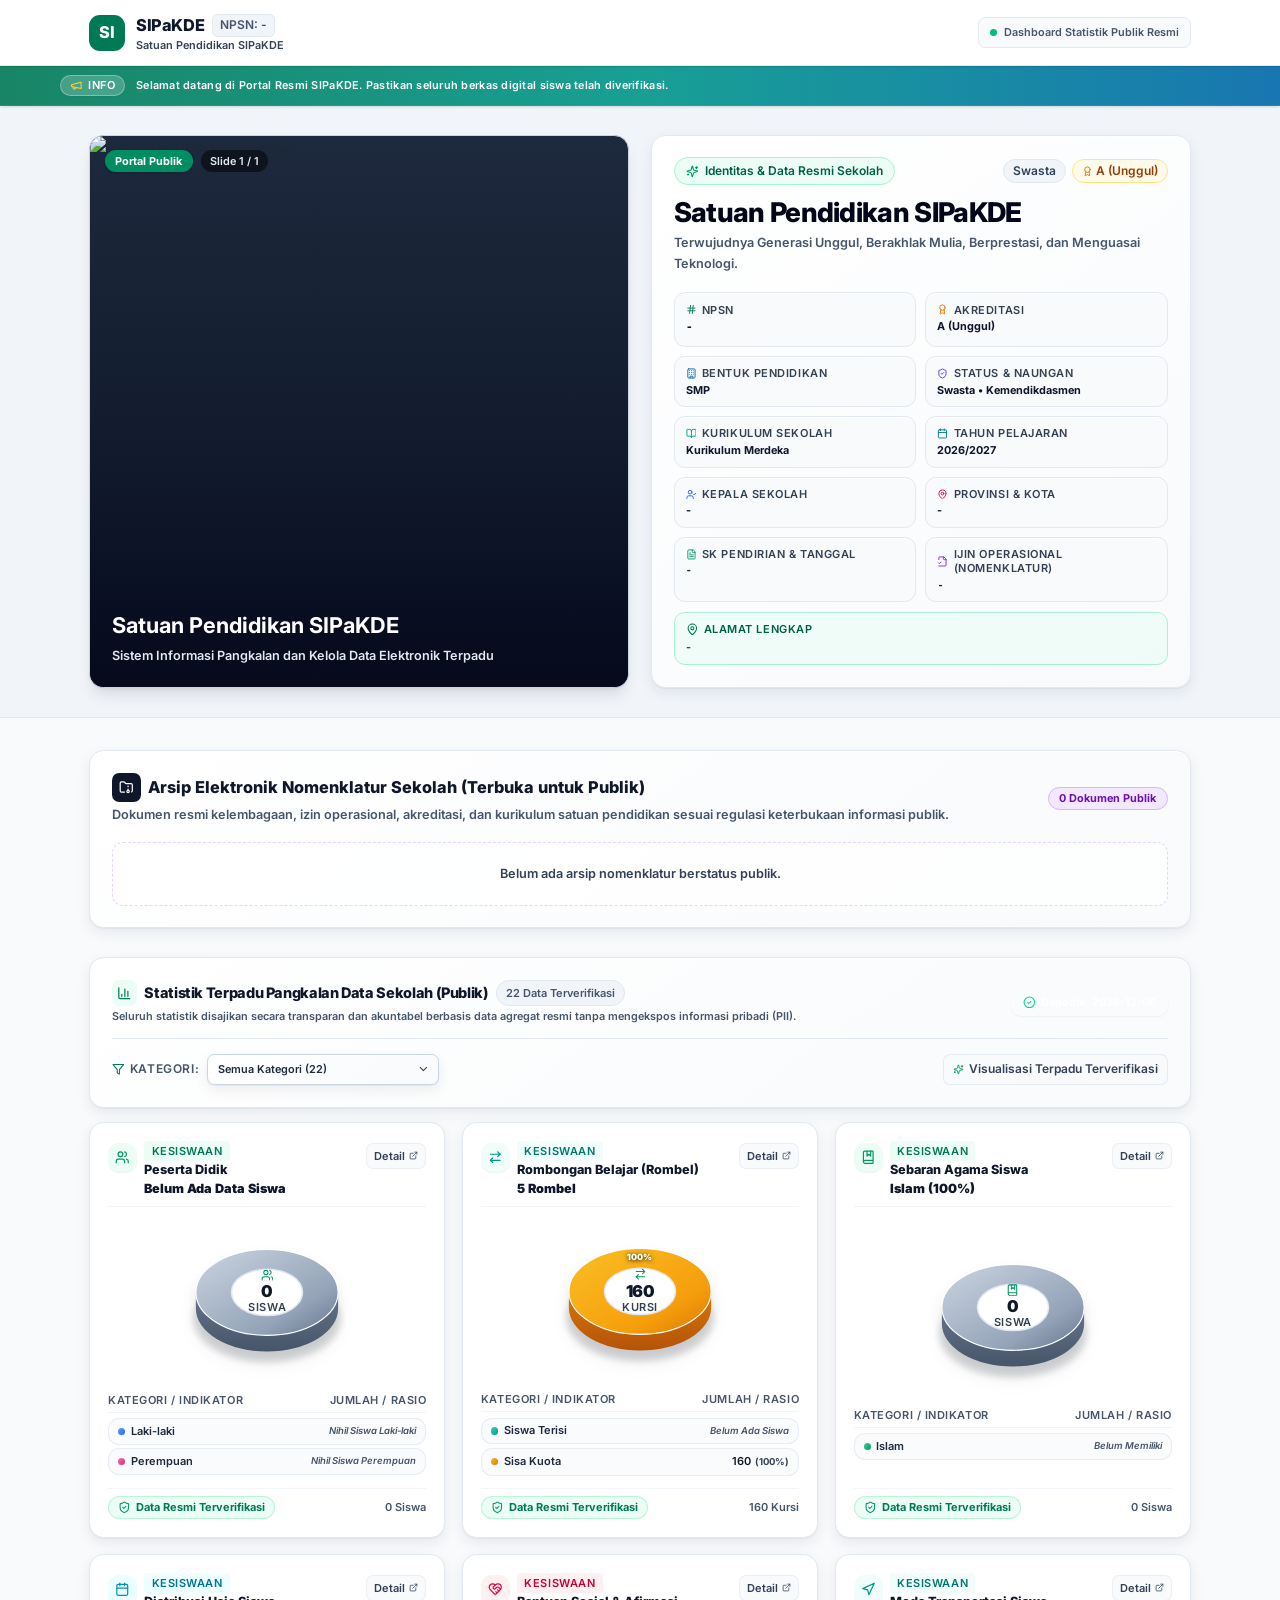
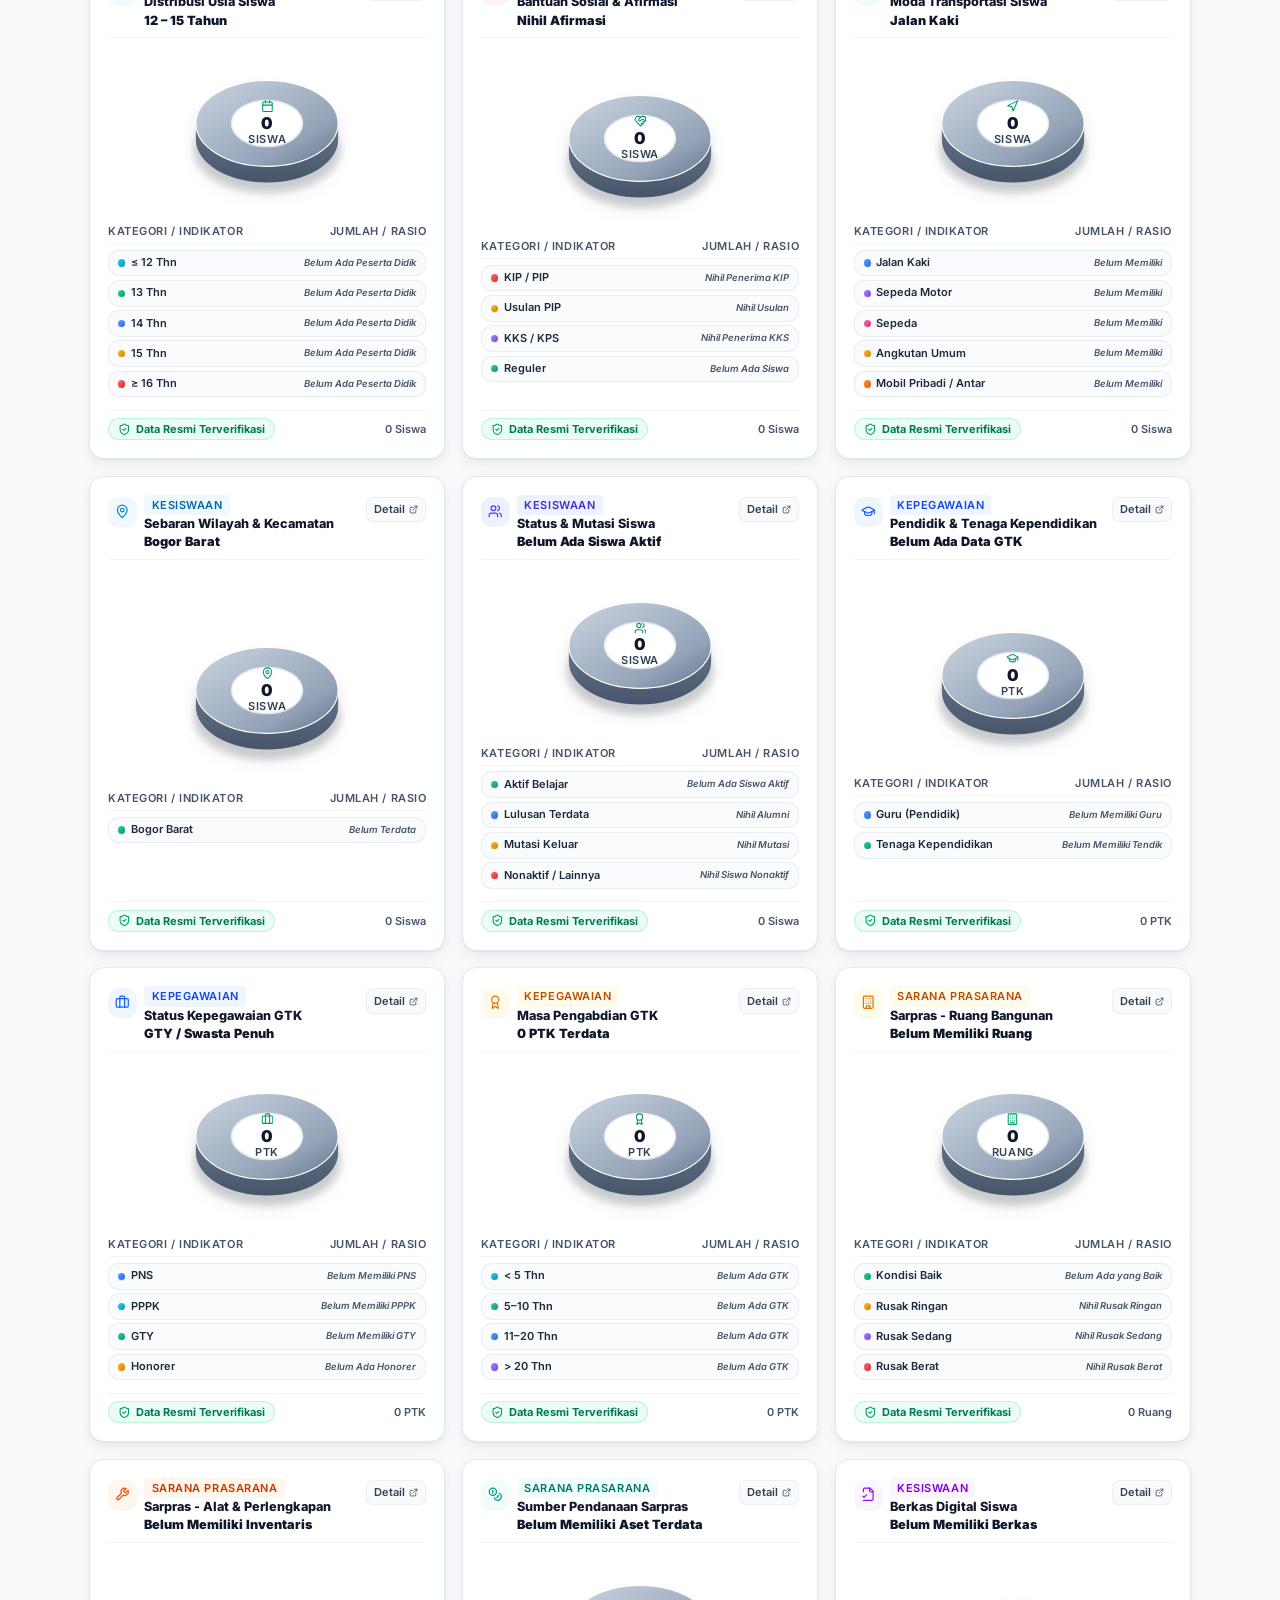
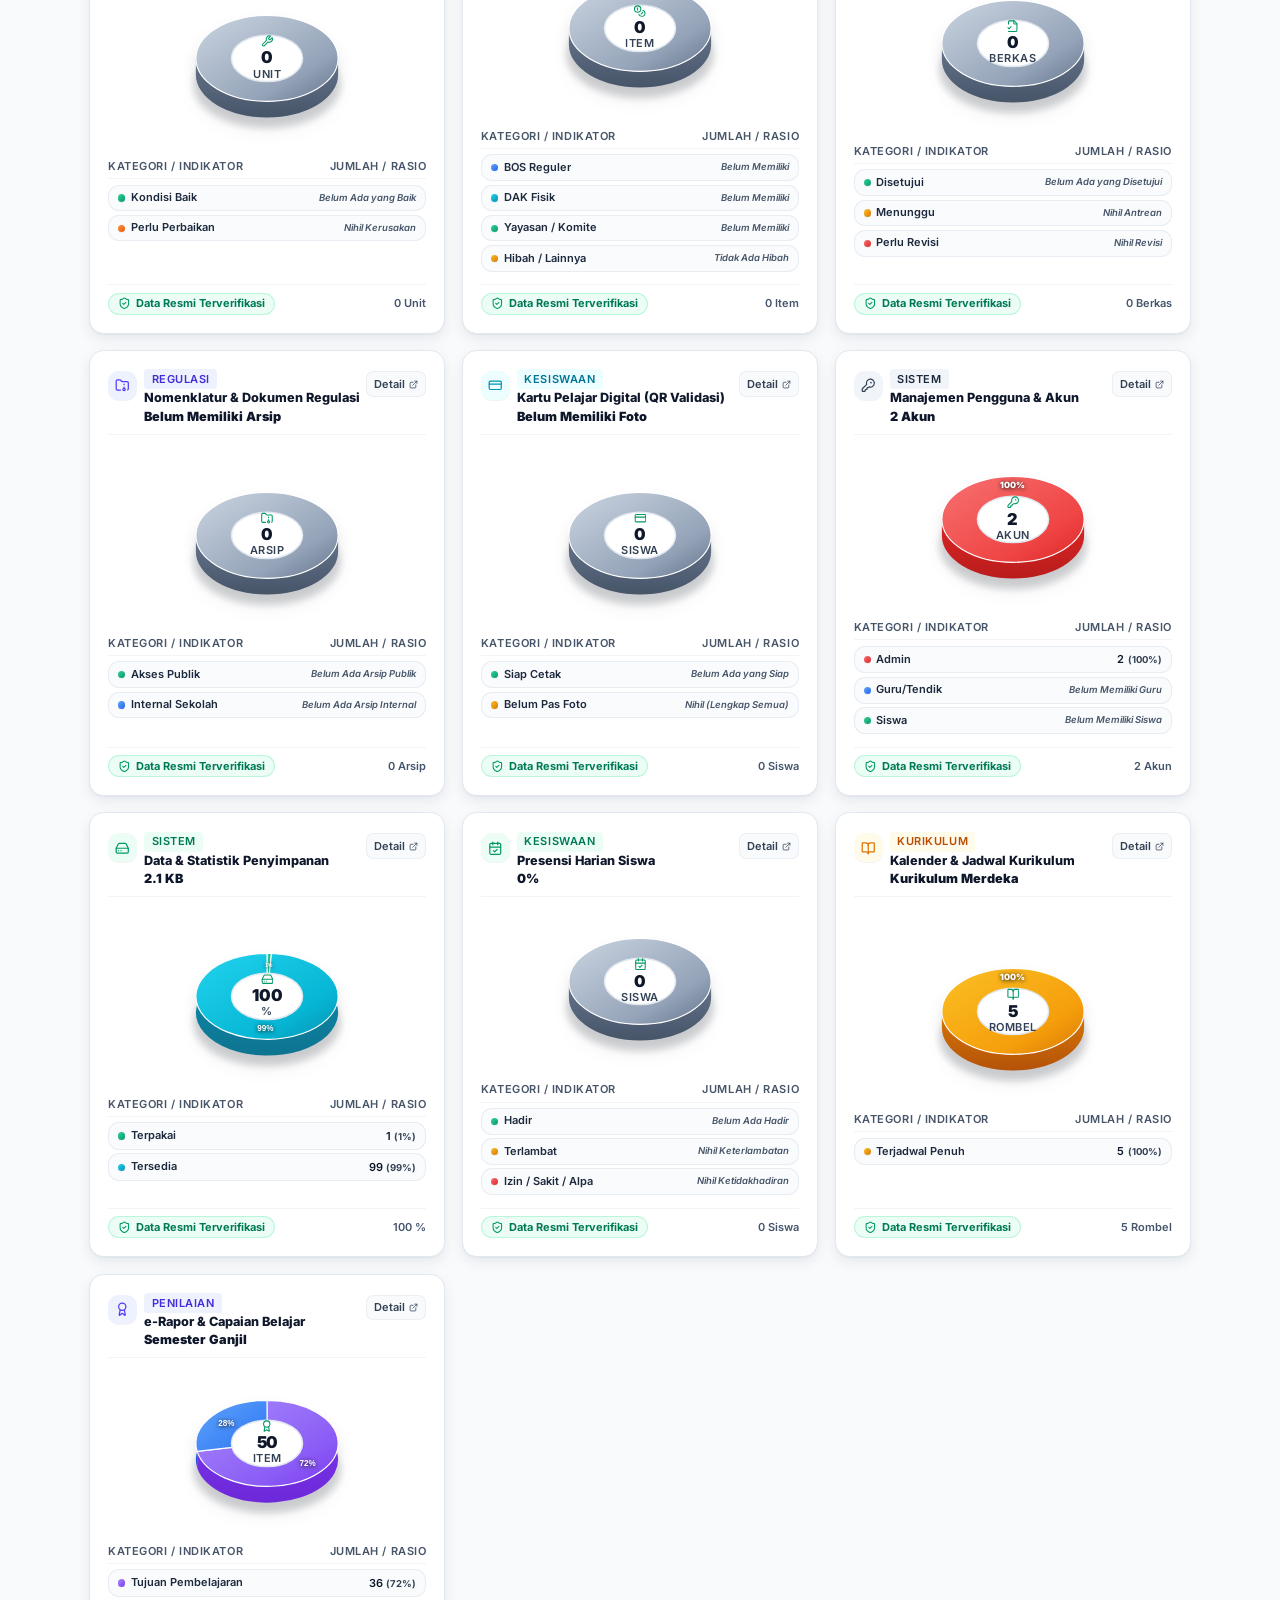
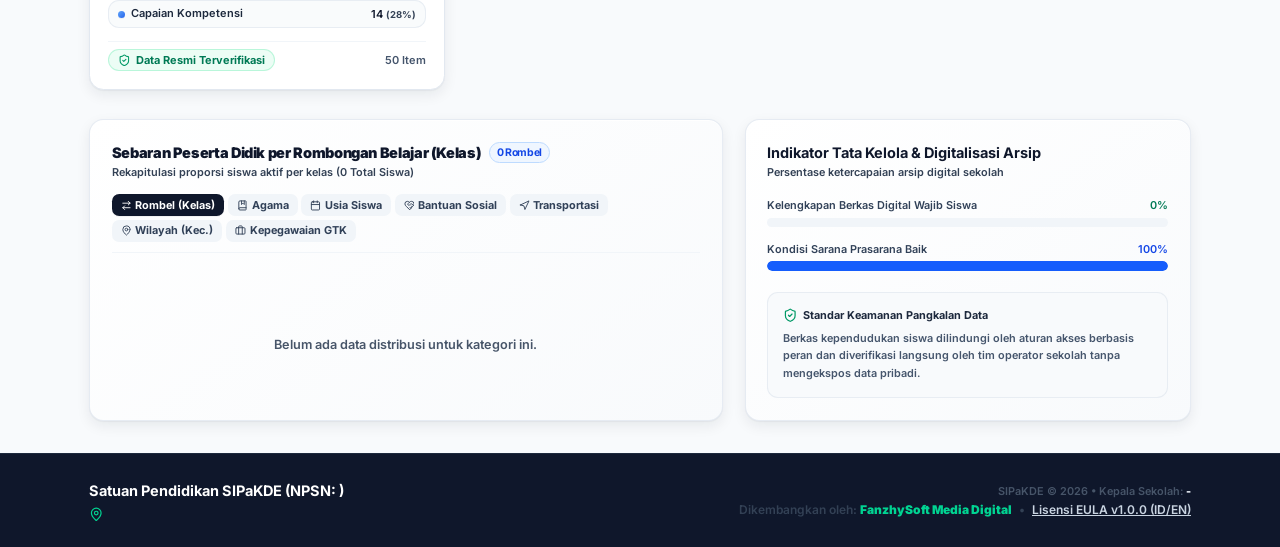
==== admin/index.html @ 1f81cbe5 "deploy: rilis produksi SIPaKDE ke GitHub Pages (2026-11-21T09:12:42.911Z)" ====
<!doctype html>
<html lang="id">
  <head>
    <meta charset="UTF-8" />
    <meta name="viewport" content="width=device-width, initial-scale=1.0" />
    <title>SIPaKDE - Sistem Informasi Pangkalan & Kelola Data Elektronik</title>
    <link rel="preconnect" href="https://fonts.googleapis.com">
    <link rel="preconnect" href="https://fonts.gstatic.com" crossorigin>
    <link href="https://fonts.googleapis.com/css2?family=Inter:wght@500;600;700;800;900&family=Plus+Jakarta+Sans:wght@500;600;700;800&display=swap" rel="stylesheet">
    <script type="module" crossorigin src="/assets/index-9GN5Nt71.js"></script>
    <link rel="modulepreload" crossorigin href="/assets/vendor-react-Dmh8BX8j.js">
    <link rel="modulepreload" crossorigin href="/assets/vendor-firebase-DL-Dt56E.js">
    <link rel="modulepreload" crossorigin href="/assets/vendor-icons-DaFmA_gc.js">
    <link rel="stylesheet" crossorigin href="/assets/index-DhqHWlbW.css">
  </head>
  <body class="bg-slate-50 text-slate-900 font-medium selection:bg-emerald-600 selection:text-white">
    <div id="root"></div>
  </body>
</html>
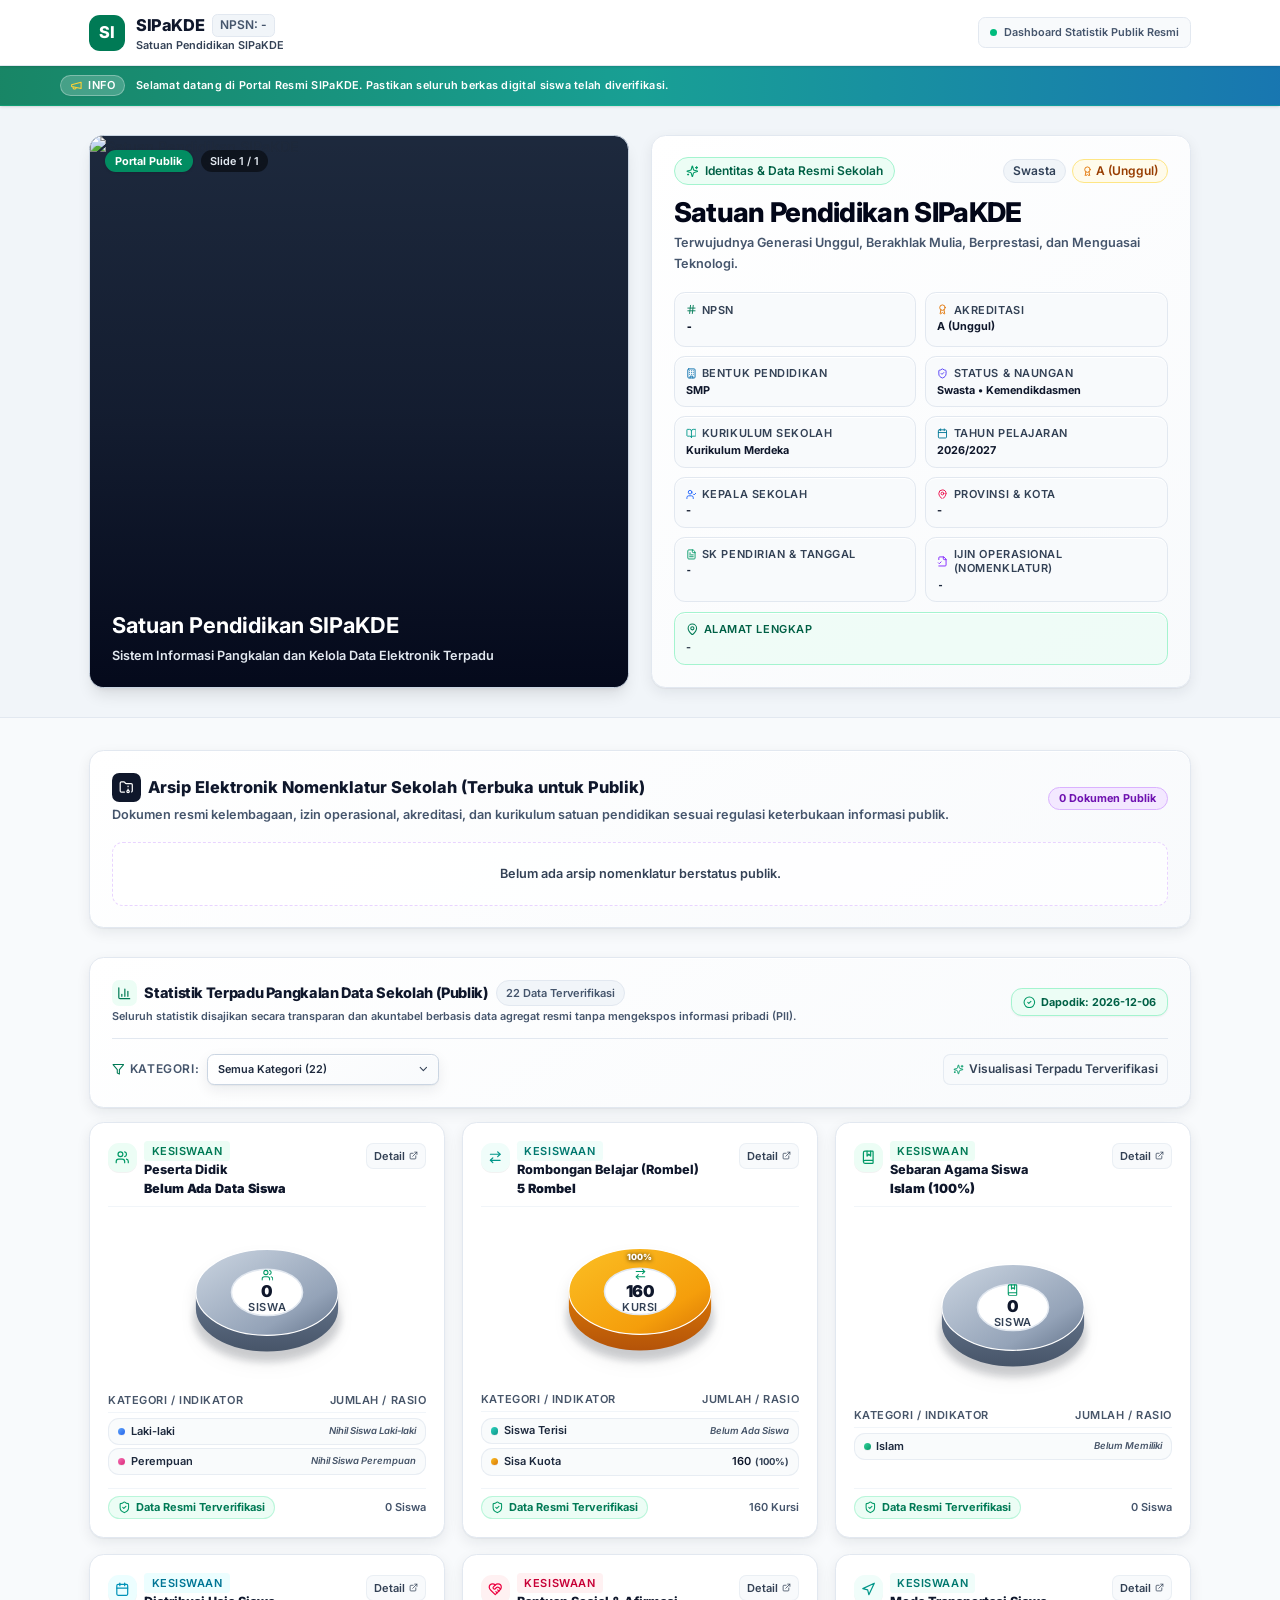
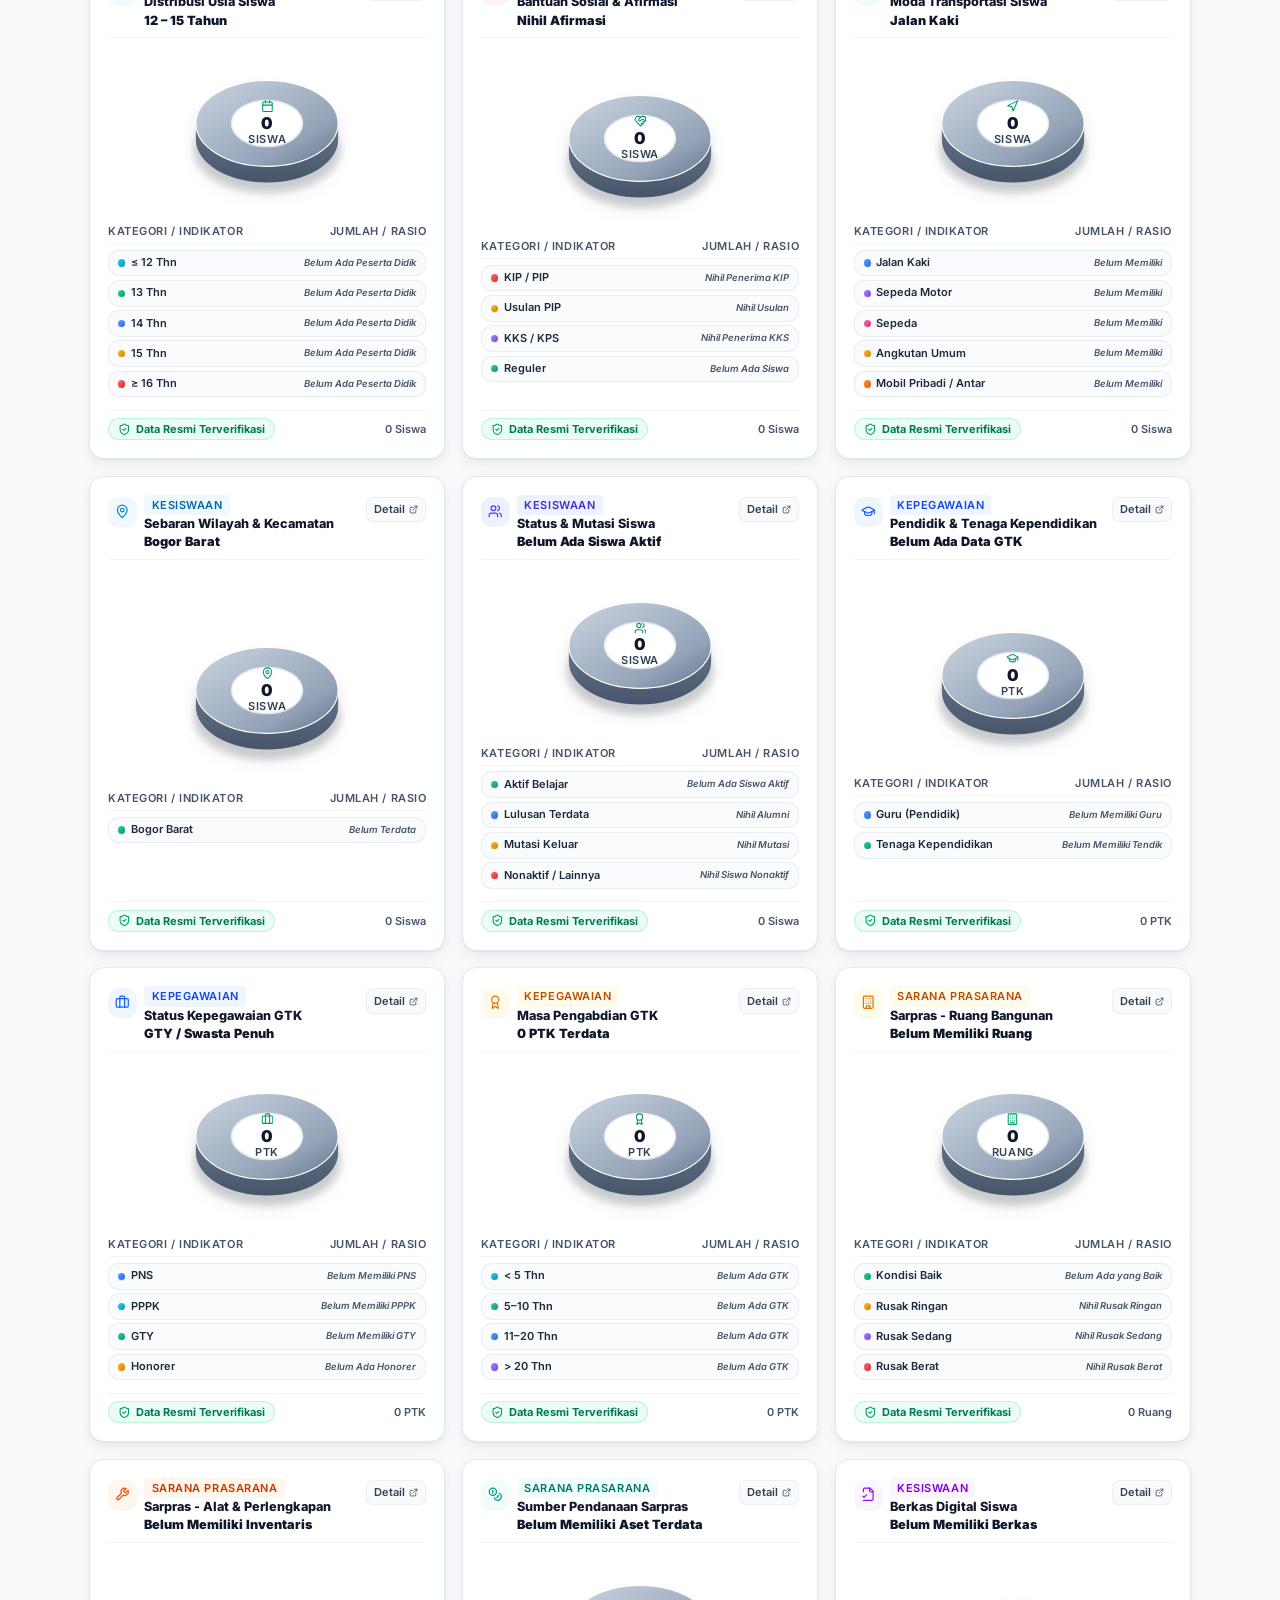
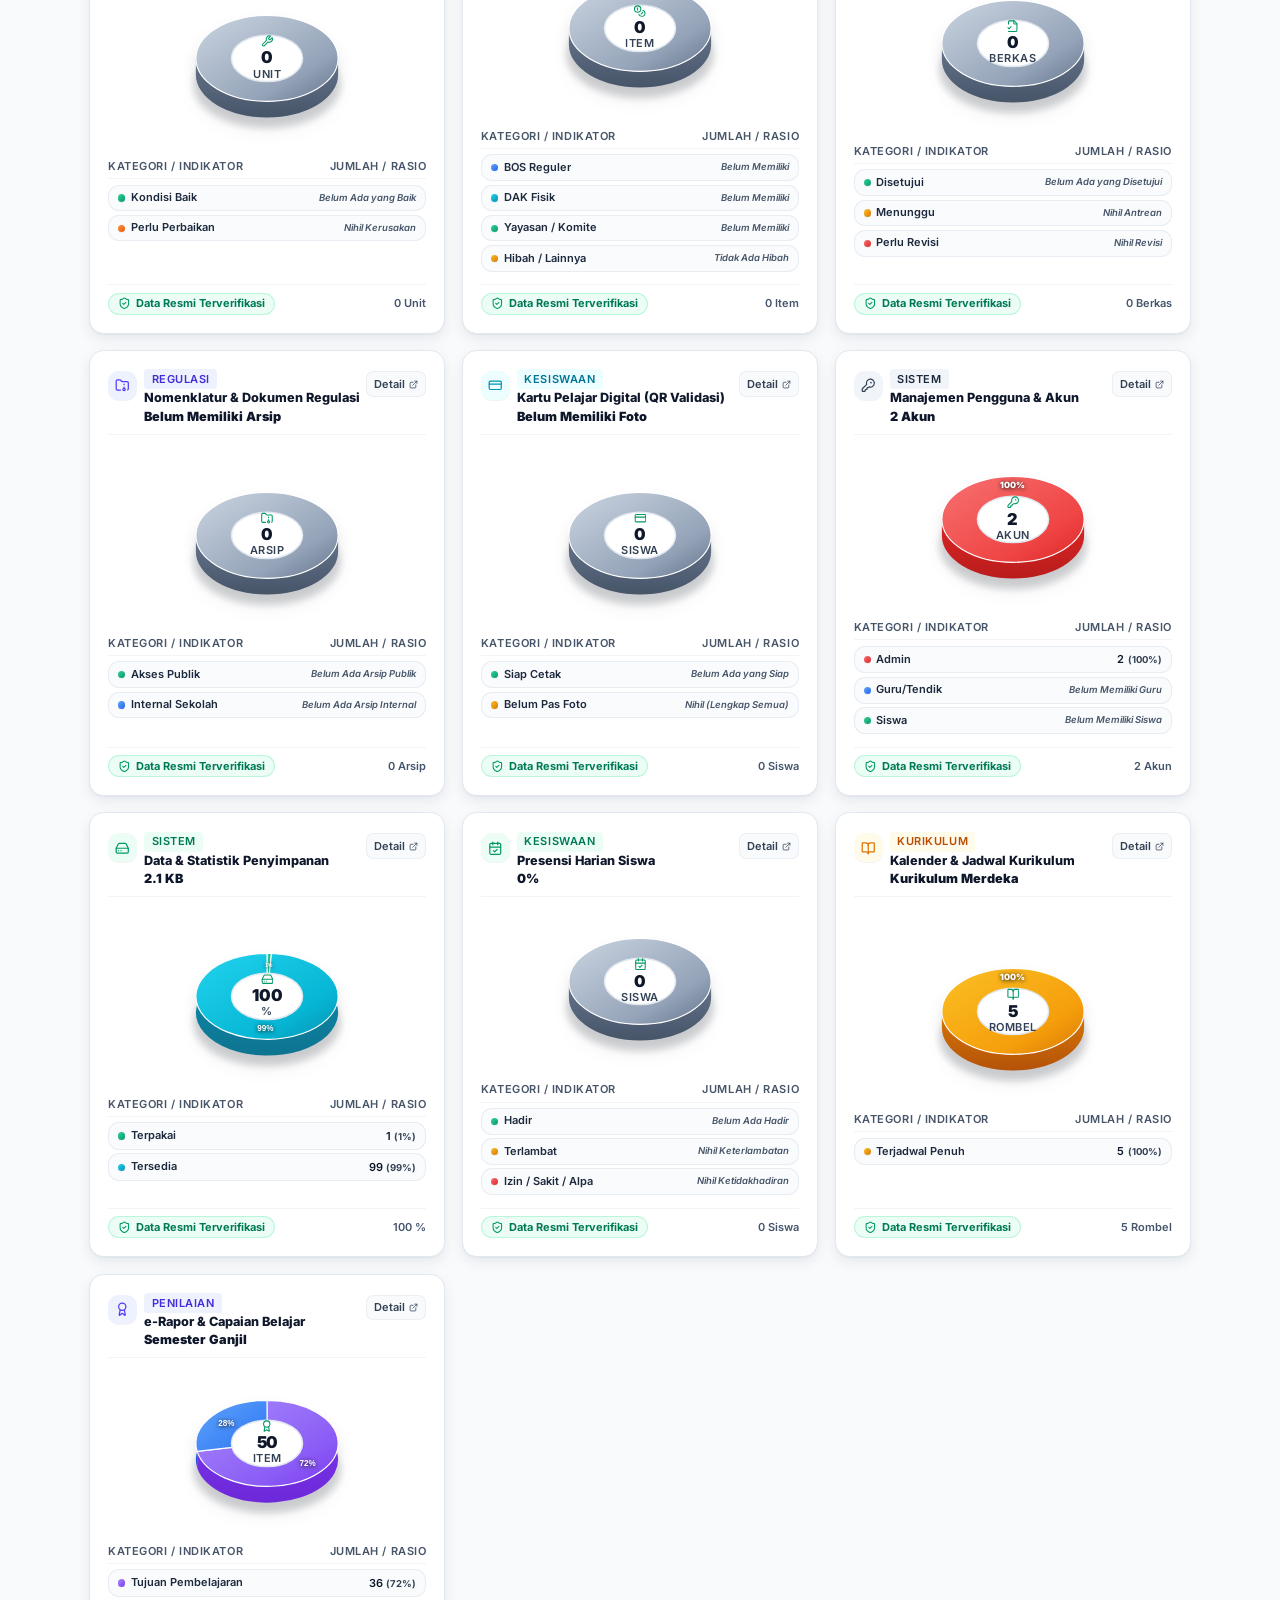
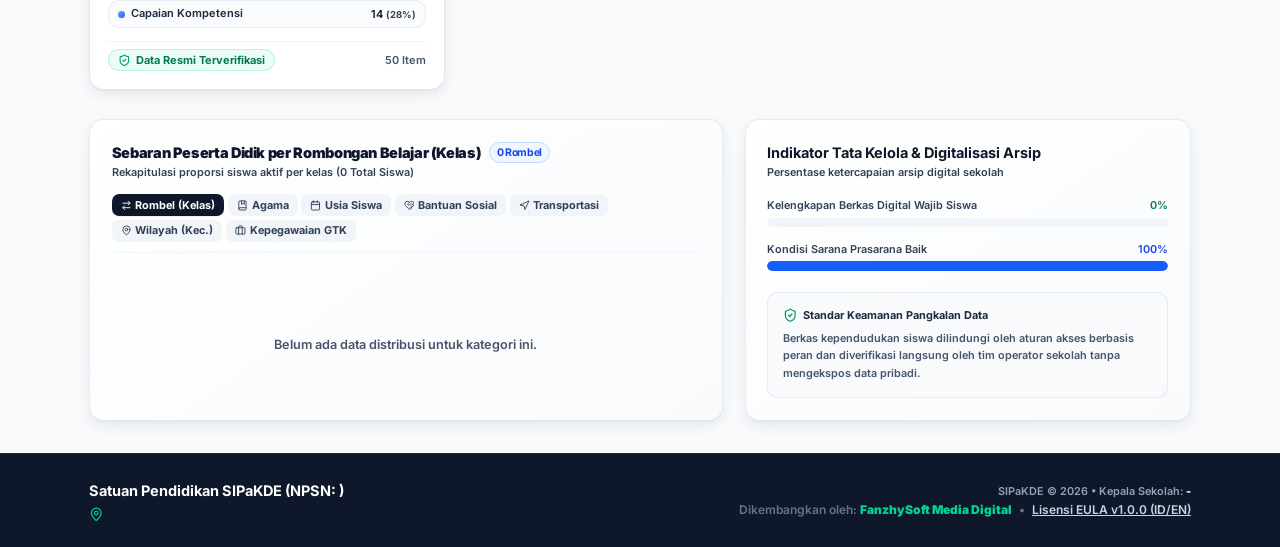
==== commit 17fa371a: "deploy: rilis produksi SIPaKDE ke GitHub Pages (2026-11-27T12:19:14.542Z)" ====
--- a/admin/index.html
+++ b/admin/index.html
@@ -1,19 +1,29 @@
-<!doctype html>
-<html lang="id">
-  <head>
-    <meta charset="UTF-8" />
-    <meta name="viewport" content="width=device-width, initial-scale=1.0" />
-    <title>SIPaKDE - Sistem Informasi Pangkalan & Kelola Data Elektronik</title>
-    <link rel="preconnect" href="https://fonts.googleapis.com">
-    <link rel="preconnect" href="https://fonts.gstatic.com" crossorigin>
-    <link href="https://fonts.googleapis.com/css2?family=Inter:wght@500;600;700;800;900&family=Plus+Jakarta+Sans:wght@500;600;700;800&display=swap" rel="stylesheet">
-    <script type="module" crossorigin src="/assets/index-9GN5Nt71.js"></script>
+<!doctype html>
+<html lang="id">
+  <head>
+    <meta charset="UTF-8" />
+    <meta name="viewport" content="width=device-width, initial-scale=1.0" />
+    <meta name="description" content="SIPaKDE - Sistem Informasi Pangkalan dan Kelola Data Elektronik Satuan Pendidikan" />
+    <link rel="icon" type="image/svg+xml" href="data:image/svg+xml,%3Csvg xmlns='http://www.w3.org/2000/svg' viewBox='0 0 64 64'%3E%3Crect width='64' height='64' rx='14' fill='%23059669'/%3E%3Ctext x='50%25' y='55%25' text-anchor='middle' dominant-baseline='middle' font-family='sans-serif' font-weight='900' font-size='28' fill='white'%3ES%3C/text%3E%3C/svg%3E" />
+    <title>SIPaKDE - Sistem Informasi Pangkalan & Kelola Data Elektronik</title>
+    <link rel="preconnect" href="https://firestore.googleapis.com" crossorigin>
+    <link rel="preconnect" href="https://sipakde-drive-proxy.smpaibgr.workers.dev" crossorigin>
+    <link rel="preconnect" href="https://fonts.googleapis.com">
+    <link rel="preconnect" href="https://fonts.gstatic.com" crossorigin>
+    <link rel="preconnect" href="https://challenges.cloudflare.com" crossorigin>
+    <link rel="dns-prefetch" href="https://challenges.cloudflare.com">
+    <script src="https://challenges.cloudflare.com/turnstile/v0/api.js?render=explicit" async defer></script>
+    <link href="https://fonts.googleapis.com/css2?family=Inter:wght@500;600;700;800;900&family=Plus+Jakarta+Sans:wght@500;600;700;800&display=swap" rel="stylesheet" media="print" onload="this.media='all'">
+    <noscript><link href="https://fonts.googleapis.com/css2?family=Inter:wght@500;600;700;800;900&family=Plus+Jakarta+Sans:wght@500;600;700;800&display=swap" rel="stylesheet"></noscript>
+    <script type="module" crossorigin src="/assets/index-_a_FTGva.js"></script>
     <link rel="modulepreload" crossorigin href="/assets/vendor-react-Dmh8BX8j.js">
-    <link rel="modulepreload" crossorigin href="/assets/vendor-firebase-DL-Dt56E.js">
-    <link rel="modulepreload" crossorigin href="/assets/vendor-icons-DaFmA_gc.js">
-    <link rel="stylesheet" crossorigin href="/assets/index-DhqHWlbW.css">
-  </head>
-  <body class="bg-slate-50 text-slate-900 font-medium selection:bg-emerald-600 selection:text-white">
-    <div id="root"></div>
-  </body>
-</html>
+    <link rel="modulepreload" crossorigin href="/assets/vendor-firebase-Bd-mxMxZ.js">
+    <link rel="modulepreload" crossorigin href="/assets/vendor-qrcode-D2a4Law6.js">
+    <link rel="modulepreload" crossorigin href="/assets/vendor-icons-Cvautaf0.js">
+    <link rel="stylesheet" crossorigin href="/assets/index-C0RrnV1O.css">
+  </head>
+  <body class="bg-slate-50 text-slate-900 font-medium selection:bg-emerald-600 selection:text-white">
+    <div id="root"></div>+
+  </body>
+</html>
